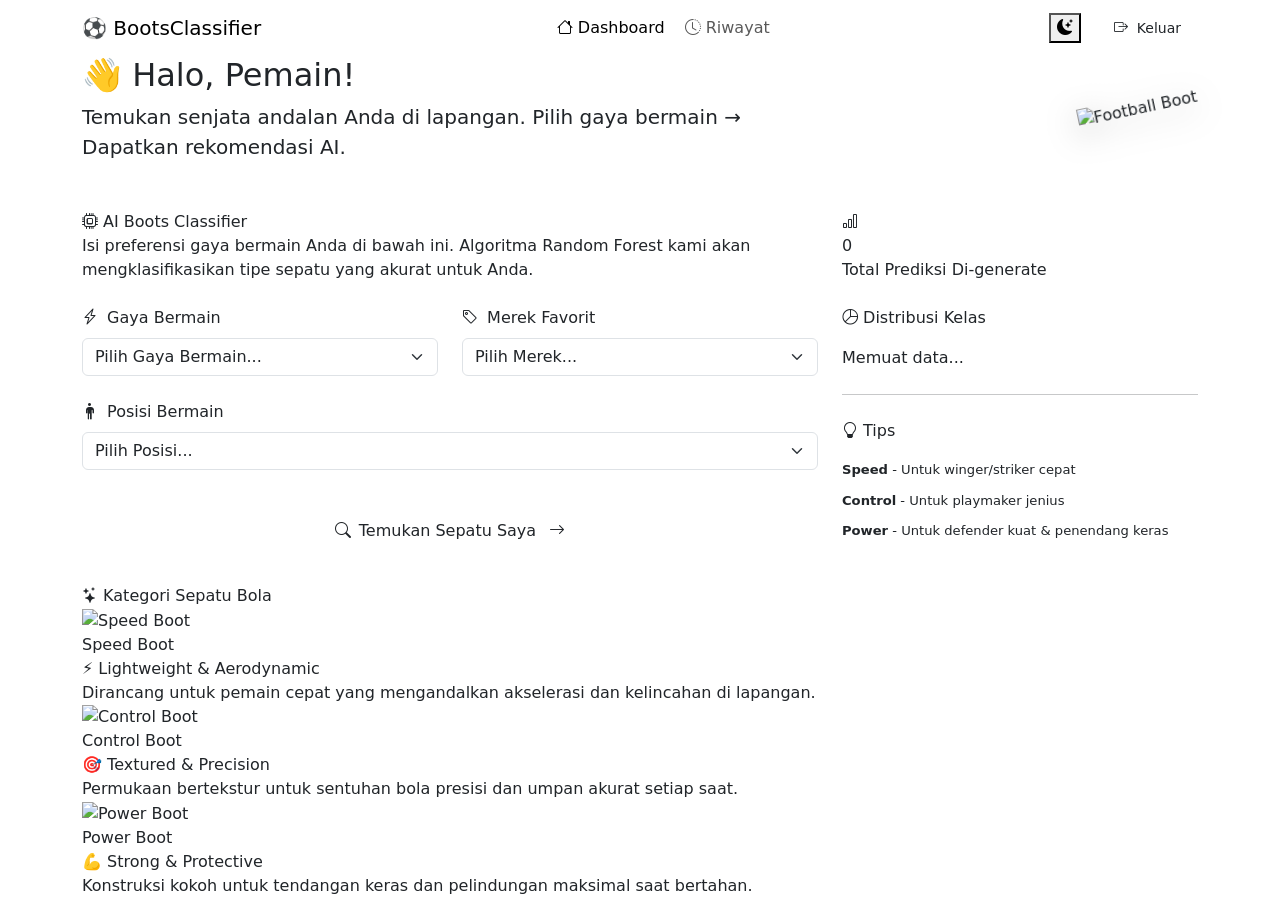
==== frontend/dashboard.html @ 1553cf85 "first commit - Football Boots Classification & Recommendation System" ====
<!DOCTYPE html>
<html lang="id" data-theme="light">
<head>
    <meta charset="UTF-8">
    <meta name="viewport" content="width=device-width, initial-scale=1.0">
    <meta name="description" content="Dashboard - Klasifikasi dan Rekomendasi Sepatu Bola">
    <title>Dashboard - Football Boots Classifier</title>
    
    <link href="https://cdn.jsdelivr.net/npm/bootstrap@5.3.2/dist/css/bootstrap.min.css" rel="stylesheet">
    <link href="https://cdn.jsdelivr.net/npm/bootstrap-icons@1.11.2/font/bootstrap-icons.css" rel="stylesheet">
    
    <link href="/static/css/style.css" rel="stylesheet">
    <link href="/static/css/components.css" rel="stylesheet">
</head>
<body>
    <div class="bg-pattern"></div>

    <!-- Navbar -->
    <nav class="navbar navbar-expand-lg navbar-custom">
        <div class="container">
            <a class="navbar-brand" href="/dashboard.html">
                <span class="brand-icon">⚽</span> Boots<span class="text-primary-custom">Classifier</span>
            </a>
            <div class="d-flex align-items-center gap-3">
                <button type="button" class="theme-toggle-btn d-lg-none" id="theme-toggle-mobile" aria-label="Toggle Theme">
                    <i class="bi bi-moon-stars-fill theme-icon" id="theme-icon-mobile"></i>
                </button>
                <button class="navbar-toggler border-0 shadow-none px-0" type="button" data-bs-toggle="collapse" data-bs-target="#navbarNav">
                    <i class="bi bi-list fs-2"></i>
                </button>
            </div>
            <div class="collapse navbar-collapse" id="navbarNav">
                <ul class="navbar-nav mx-auto align-items-center gap-1">
                    <li class="nav-item">
                        <a class="nav-link active" href="/dashboard.html"><i class="bi bi-house"></i> Dashboard</a>
                    </li>
                    <li class="nav-item">
                        <a class="nav-link" href="/history.html"><i class="bi bi-clock-history"></i> Riwayat</a>
                    </li>
                    <li class="nav-item" id="admin-link" style="display:none;">
                        <a class="nav-link" href="/admin.html"><i class="bi bi-shield-lock"></i> Admin</a>
                    </li>
                </ul>
                <div class="d-none d-lg-flex align-items-center gap-3">
                    <button type="button" class="theme-toggle-btn" id="theme-toggle" aria-label="Toggle Theme">
                        <i class="bi bi-moon-stars-fill theme-icon" id="theme-icon"></i>
                    </button>
                    <button class="btn btn-secondary-custom btn-sm py-1 px-3" onclick="logout()">
                        <i class="bi bi-box-arrow-right me-1"></i> Keluar
                    </button>
                </div>
                <div class="d-lg-none mt-3 pb-2 border-top border-light pt-3">
                    <button class="btn btn-secondary-custom w-100" onclick="logout()">
                        <i class="bi bi-box-arrow-right me-2"></i> Keluar
                    </button>
                </div>
            </div>
        </div>
    </nav>

    <!-- Page Content -->
    <div class="page-wrapper">
        <div class="page-container container">
            
            <!-- Hero Greeting -->
            <div class="hero-greeting mb-5 animate-fade-up">
                <div class="row align-items-center">
                    <div class="col-lg-8 position-relative" style="z-index: 2;">
                        <h2 class="fw-800 mb-2">👋 Halo, <span id="greeting-name">Pemain</span>!</h2>
                        <p class="mb-0 opacity-85 fs-5">Temukan senjata andalan Anda di lapangan. Pilih gaya bermain → Dapatkan rekomendasi AI.</p>
                    </div>
                    <div class="col-lg-4 text-end d-none d-lg-block position-relative" style="z-index: 2;">
                        <img src="/static/images/boot_speed.png" alt="Football Boot" 
                             style="height: 80px; object-fit: contain; filter: drop-shadow(0 8px 16px rgba(0,0,0,0.25)); transform: rotate(-12deg);">
                    </div>
                </div>
            </div>

            <div class="row g-4">
                <!-- Prediction Form -->
                <div class="col-lg-8">
                    <div class="glass-card animate-fade-up delay-100 h-100">
                        <div class="section-title">
                            <i class="bi bi-cpu text-primary-custom"></i> AI Boots Classifier
                        </div>
                        <p class="text-muted-custom mb-4">
                            Isi preferensi gaya bermain Anda di bawah ini. Algoritma Random Forest kami akan mengklasifikasikan tipe sepatu yang akurat untuk Anda.
                        </p>

                        <form id="predict-form" onsubmit="handlePredict(event)">
                            <div class="row g-4 mb-4">
                                <!-- Peminatan -->
                                <div class="col-md-6">
                                    <label for="peminatan" class="form-label fw-600">
                                        <i class="bi bi-lightning-charge text-primary-custom me-1"></i> Gaya Bermain
                                    </label>
                                    <select class="form-select" id="peminatan" required>
                                        <option value="">Pilih Gaya Bermain...</option>
                                        <option value="speed">⚡ Speed - Kecepatan ekstrim</option>
                                        <option value="control">🎯 Control - Presisi dan sentuhan</option>
                                        <option value="power">💪 Power - Tenaga dan pelindungan</option>
                                    </select>
                                </div>

                                <!-- Brand -->
                                <div class="col-md-6">
                                    <label for="brand" class="form-label fw-600">
                                        <i class="bi bi-tag text-primary-custom me-1"></i> Merek Favorit
                                    </label>
                                    <select class="form-select" id="brand" required>
                                        <option value="">Pilih Merek...</option>
                                        <option value="nike">Nike</option>
                                        <option value="adidas">Adidas</option>
                                        <option value="puma">Puma</option>
                                        <option value="mizuno">Mizuno</option>
                                        <option value="umbro">Umbro</option>
                                    </select>
                                </div>

                                <!-- Posisi -->
                                <div class="col-md-12">
                                    <label for="posisi" class="form-label fw-600">
                                        <i class="bi bi-person-standing text-primary-custom me-1"></i> Posisi Bermain
                                    </label>
                                    <select class="form-select" id="posisi" required>
                                        <option value="">Pilih Posisi...</option>
                                        <option value="striker">Striker (Penyerang)</option>
                                        <option value="midfielder">Midfielder (Gelandang)</option>
                                        <option value="defender">Defender (Bek)</option>
                                        <option value="goalkeeper">Goalkeeper (Kiper)</option>
                                    </select>
                                </div>
                            </div>

                            <button type="submit" class="btn btn-primary-custom w-100 py-3 mt-2" id="btn-predict">
                                <i class="bi bi-search me-2"></i>Temukan Sepatu Saya <i class="bi bi-arrow-right ms-2"></i>
                            </button>
                        </form>
                    </div>
                </div>

                <!-- Stats Sidebar -->
                <div class="col-lg-4">
                    <div class="d-flex flex-column gap-4 h-100">
                        <!-- Stat Total -->
                        <div class="glass-card stat-card animate-fade-up delay-200">
                            <i class="bi bi-bar-chart stat-icon"></i>
                            <div class="stat-value" id="stat-total">0</div>
                            <div class="stat-label">Total Prediksi Di-generate</div>
                        </div>

                        <!-- Stat Distribution -->
                        <div class="glass-card animate-fade-up delay-300 flex-grow-1">
                            <div class="section-title fs-6 mb-3">
                                <i class="bi bi-pie-chart text-primary-custom"></i> Distribusi Kelas
                            </div>
                            <div id="stat-distribution" class="d-flex flex-wrap gap-2 mt-3">
                                <span class="text-muted-custom">Memuat data...</span>
                            </div>
                            
                            <hr style="border-color: var(--border-light); margin: 1.5rem 0;">
                            
                            <div class="section-title fs-6 mb-3">
                                <i class="bi bi-lightbulb text-accent"></i> Tips
                            </div>
                            <ul class="list-unstyled mb-0 text-muted-custom" style="font-size: 0.82rem; line-height: 1.7;">
                                <li class="mb-2"><strong class="text-primary-custom">Speed</strong> - Untuk winger/striker cepat</li>
                                <li class="mb-2"><strong class="text-primary-custom">Control</strong> - Untuk playmaker jenius</li>
                                <li><strong class="text-primary-custom">Power</strong> - Untuk defender kuat & penendang keras</li>
                            </ul>
                        </div>
                    </div>
                </div>
            </div>

            <!-- Boot Recommendation Section -->
            <div class="boot-rec-section animate-fade-up delay-400">
                <div class="section-title mt-4">
                    <i class="bi bi-stars text-accent"></i> Kategori Sepatu Bola
                </div>
                <div class="boot-rec-grid">
                    <!-- Speed Boot Card -->
                    <div class="boot-rec-card">
                        <div class="boot-rec-img">
                            <img src="/static/images/boot_speed.png" alt="Speed Boot">
                        </div>
                        <div class="boot-rec-info">
                            <div class="boot-rec-name">Speed Boot</div>
                            <div class="boot-rec-cat">⚡ Lightweight & Aerodynamic</div>
                            <div class="boot-rec-desc">Dirancang untuk pemain cepat yang mengandalkan akselerasi dan kelincahan di lapangan.</div>
                        </div>
                    </div>
                    <!-- Control Boot Card -->
                    <div class="boot-rec-card">
                        <div class="boot-rec-img">
                            <img src="/static/images/boot_control.png" alt="Control Boot">
                        </div>
                        <div class="boot-rec-info">
                            <div class="boot-rec-name">Control Boot</div>
                            <div class="boot-rec-cat">🎯 Textured & Precision</div>
                            <div class="boot-rec-desc">Permukaan bertekstur untuk sentuhan bola presisi dan umpan akurat setiap saat.</div>
                        </div>
                    </div>
                    <!-- Power Boot Card -->
                    <div class="boot-rec-card">
                        <div class="boot-rec-img">
                            <img src="/static/images/boot_power.png" alt="Power Boot">
                        </div>
                        <div class="boot-rec-info">
                            <div class="boot-rec-name">Power Boot</div>
                            <div class="boot-rec-cat">💪 Strong & Protective</div>
                            <div class="boot-rec-desc">Konstruksi kokoh untuk tendangan keras dan pelindungan maksimal saat bertahan.</div>
                        </div>
                    </div>
                </div>
            </div>

        </div>
    </div>

    <!-- Scripts -->
    <script src="https://cdn.jsdelivr.net/npm/bootstrap@5.3.2/dist/js/bootstrap.bundle.min.js"></script>
    <script src="/static/js/theme.js"></script>
    <script src="/static/js/main.js"></script>
    <script src="/static/js/config.js"></script>
    <script src="/static/js/auth.js"></script>
    <script src="/static/js/form.js"></script>
    <script>
        // Ensure both mobile and desktop toggles work
        document.addEventListener('DOMContentLoaded', () => {
            const mToggle = document.getElementById('theme-toggle-mobile');
            const mIcon = document.getElementById('theme-icon-mobile');
            if(mToggle && mIcon) {
                mToggle.addEventListener('click', () => {
                    ThemeManager.toggleTheme();
                    if(ThemeManager.currentTheme === 'dark') {
                        mIcon.className = 'bi bi-moon-stars-fill theme-icon';
                        mIcon.style.transform = 'rotate(360deg)';
                    } else {
                        mIcon.className = 'bi bi-sun-fill theme-icon';
                        mIcon.style.transform = 'rotate(0deg)';
                    }
                });
            }
        });
        initDashboard();
    </script>
</body>
</html>
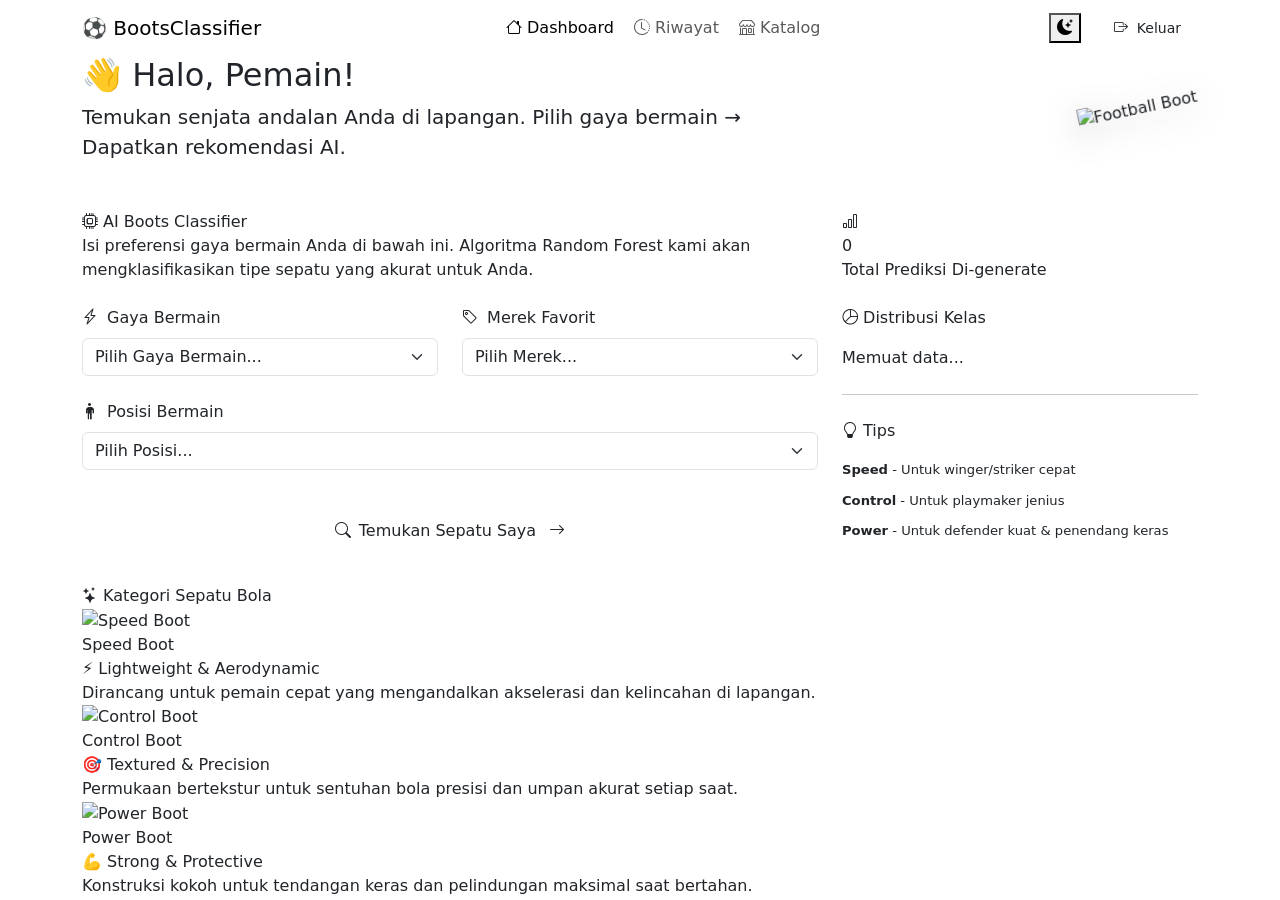
==== commit 034acdcb: "feat: shoe catalog, dark theme fixes, admin dataset/model reset - Add shoe catalog system (CRUD, Jin" ====
--- a/frontend/dashboard.html
+++ b/frontend/dashboard.html
@@ -18,7 +18,7 @@
     <!-- Navbar -->
     <nav class="navbar navbar-expand-lg navbar-custom">
         <div class="container">
-            <a class="navbar-brand" href="/dashboard.html">
+            <a class="navbar-brand" href="/dashboard">
                 <span class="brand-icon">⚽</span> Boots<span class="text-primary-custom">Classifier</span>
             </a>
             <div class="d-flex align-items-center gap-3">
@@ -32,13 +32,16 @@
             <div class="collapse navbar-collapse" id="navbarNav">
                 <ul class="navbar-nav mx-auto align-items-center gap-1">
                     <li class="nav-item">
-                        <a class="nav-link active" href="/dashboard.html"><i class="bi bi-house"></i> Dashboard</a>
+                        <a class="nav-link active" href="/dashboard"><i class="bi bi-house"></i> Dashboard</a>
                     </li>
                     <li class="nav-item">
-                        <a class="nav-link" href="/history.html"><i class="bi bi-clock-history"></i> Riwayat</a>
+                        <a class="nav-link" href="/history"><i class="bi bi-clock-history"></i> Riwayat</a>
+                    </li>
+                    <li class="nav-item">
+                        <a class="nav-link" href="/catalog"><i class="bi bi-shop"></i> Katalog</a>
                     </li>
                     <li class="nav-item" id="admin-link" style="display:none;">
-                        <a class="nav-link" href="/admin.html"><i class="bi bi-shield-lock"></i> Admin</a>
+                        <a class="nav-link" href="/admin"><i class="bi bi-shield-lock"></i> Admin</a>
                     </li>
                 </ul>
                 <div class="d-none d-lg-flex align-items-center gap-3">
@@ -242,8 +245,8 @@
                     }
                 });
             }
+            initDashboard();
         });
-        initDashboard();
     </script>
 </body>
 </html>
